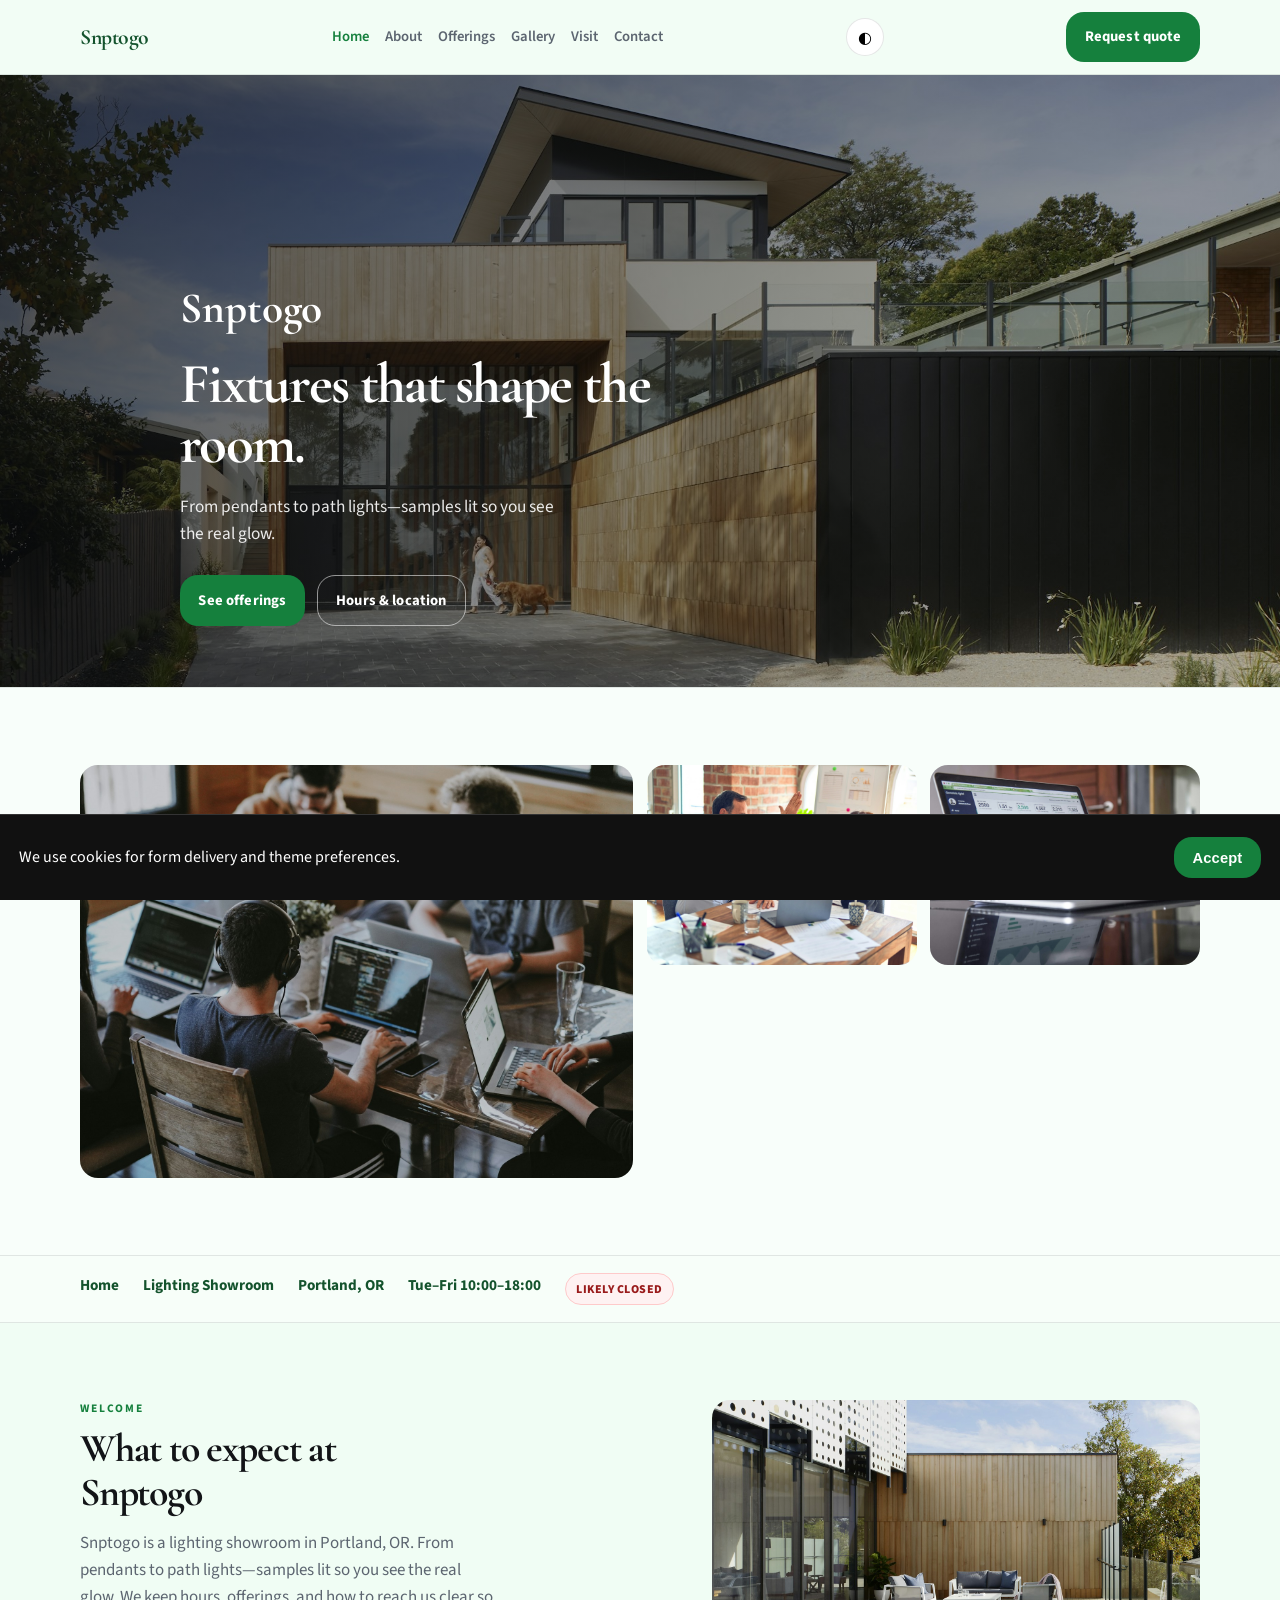
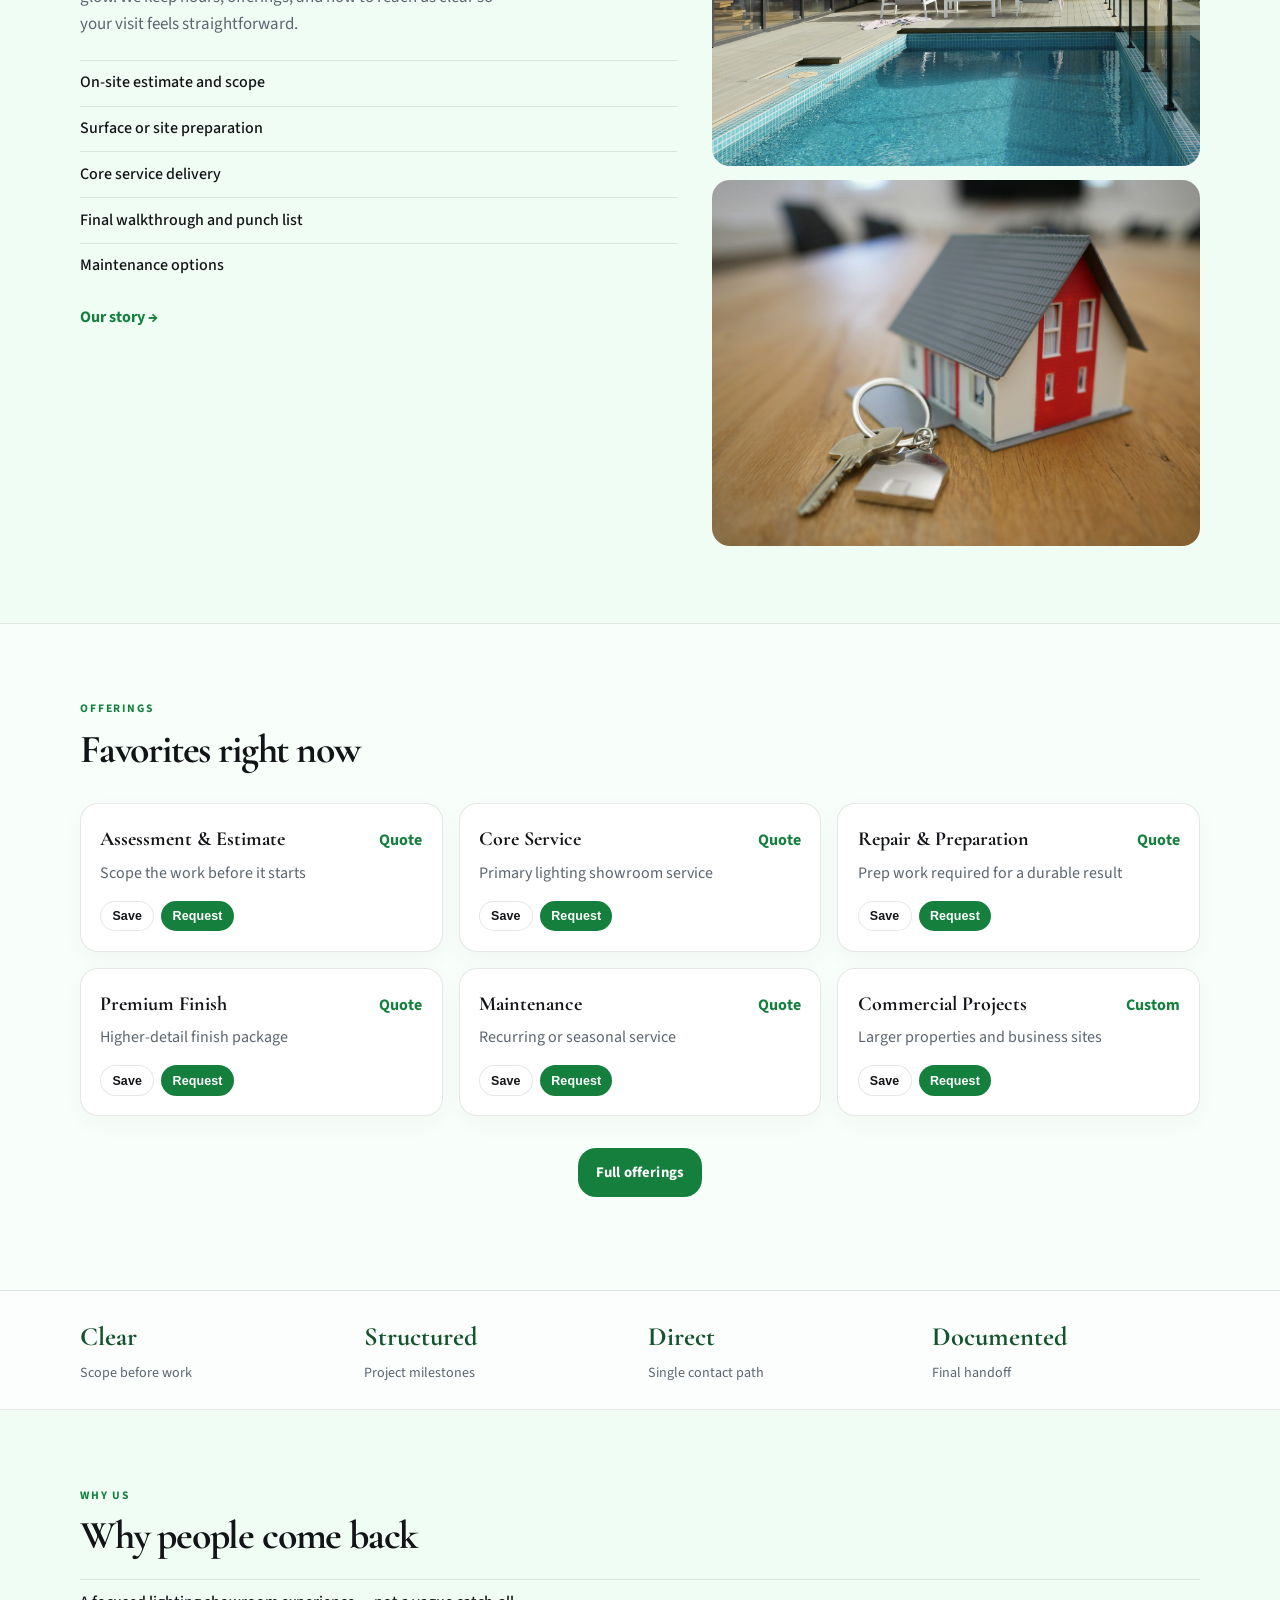
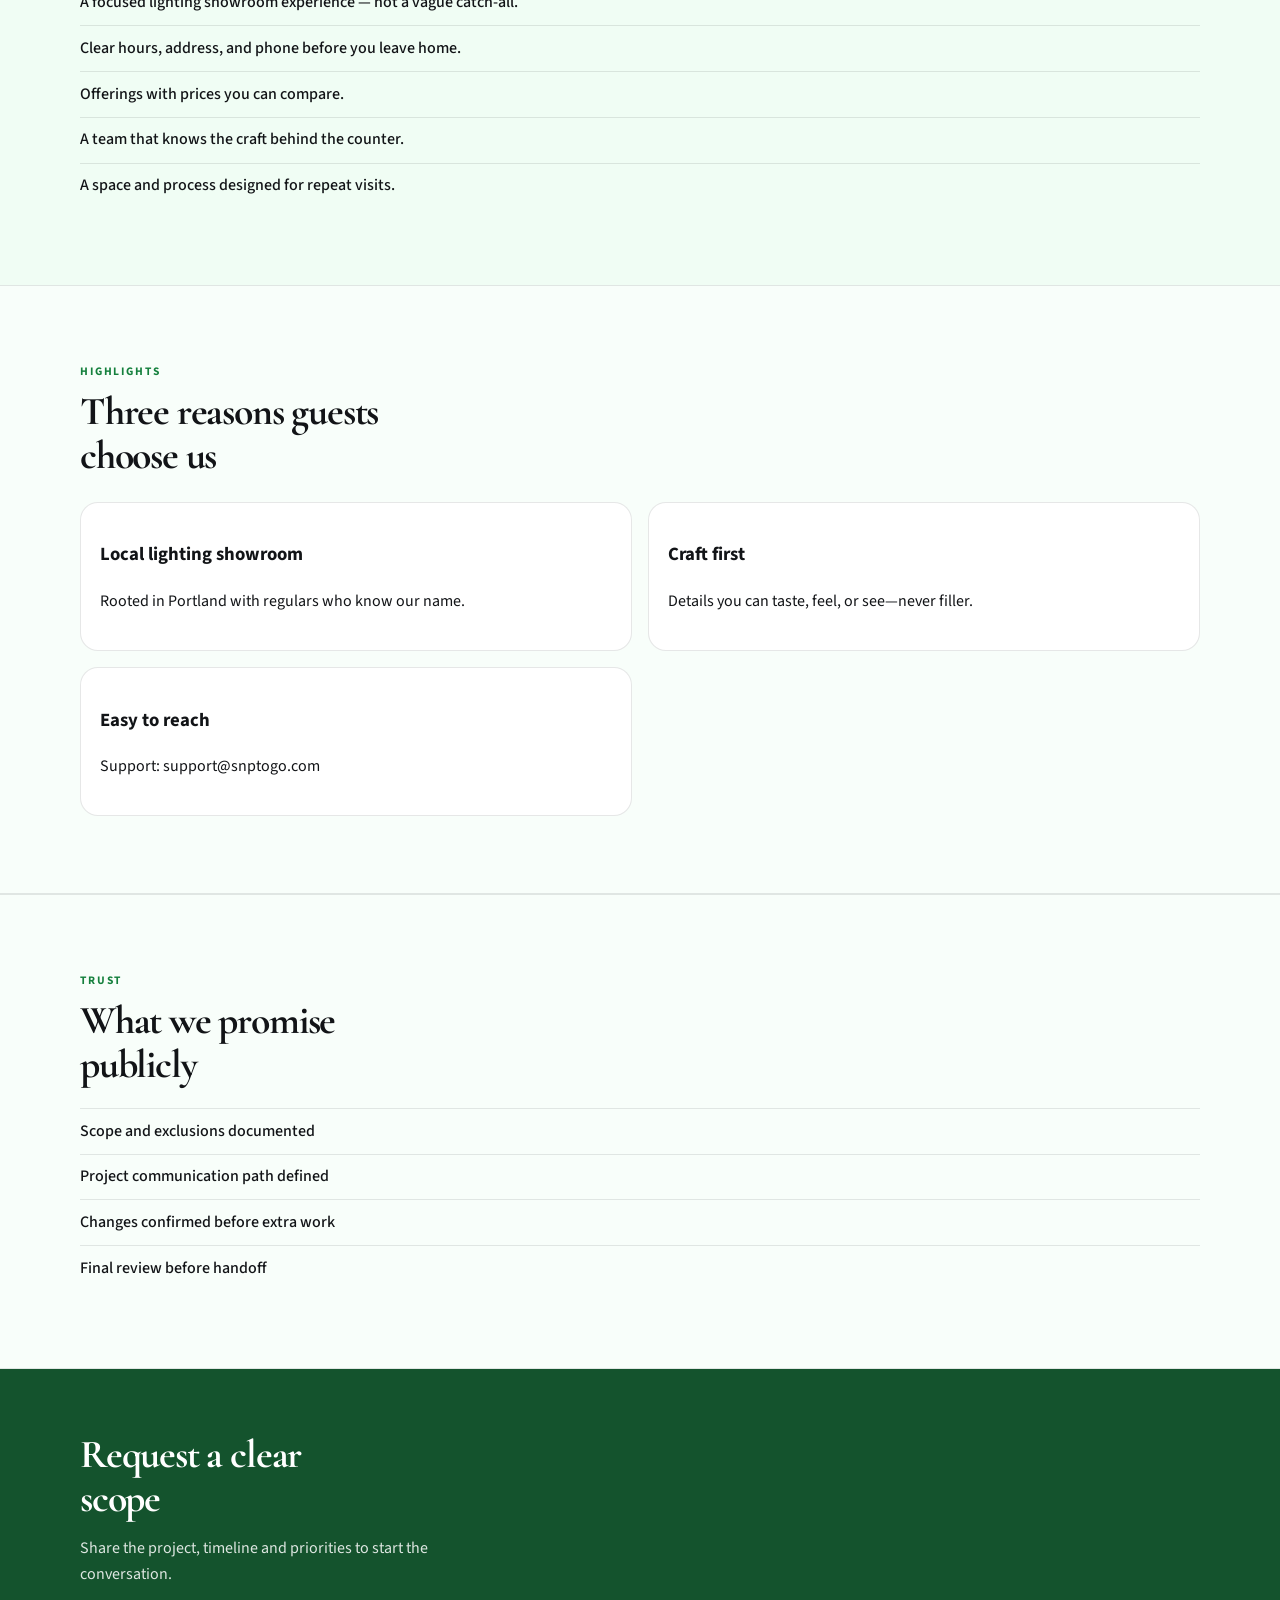
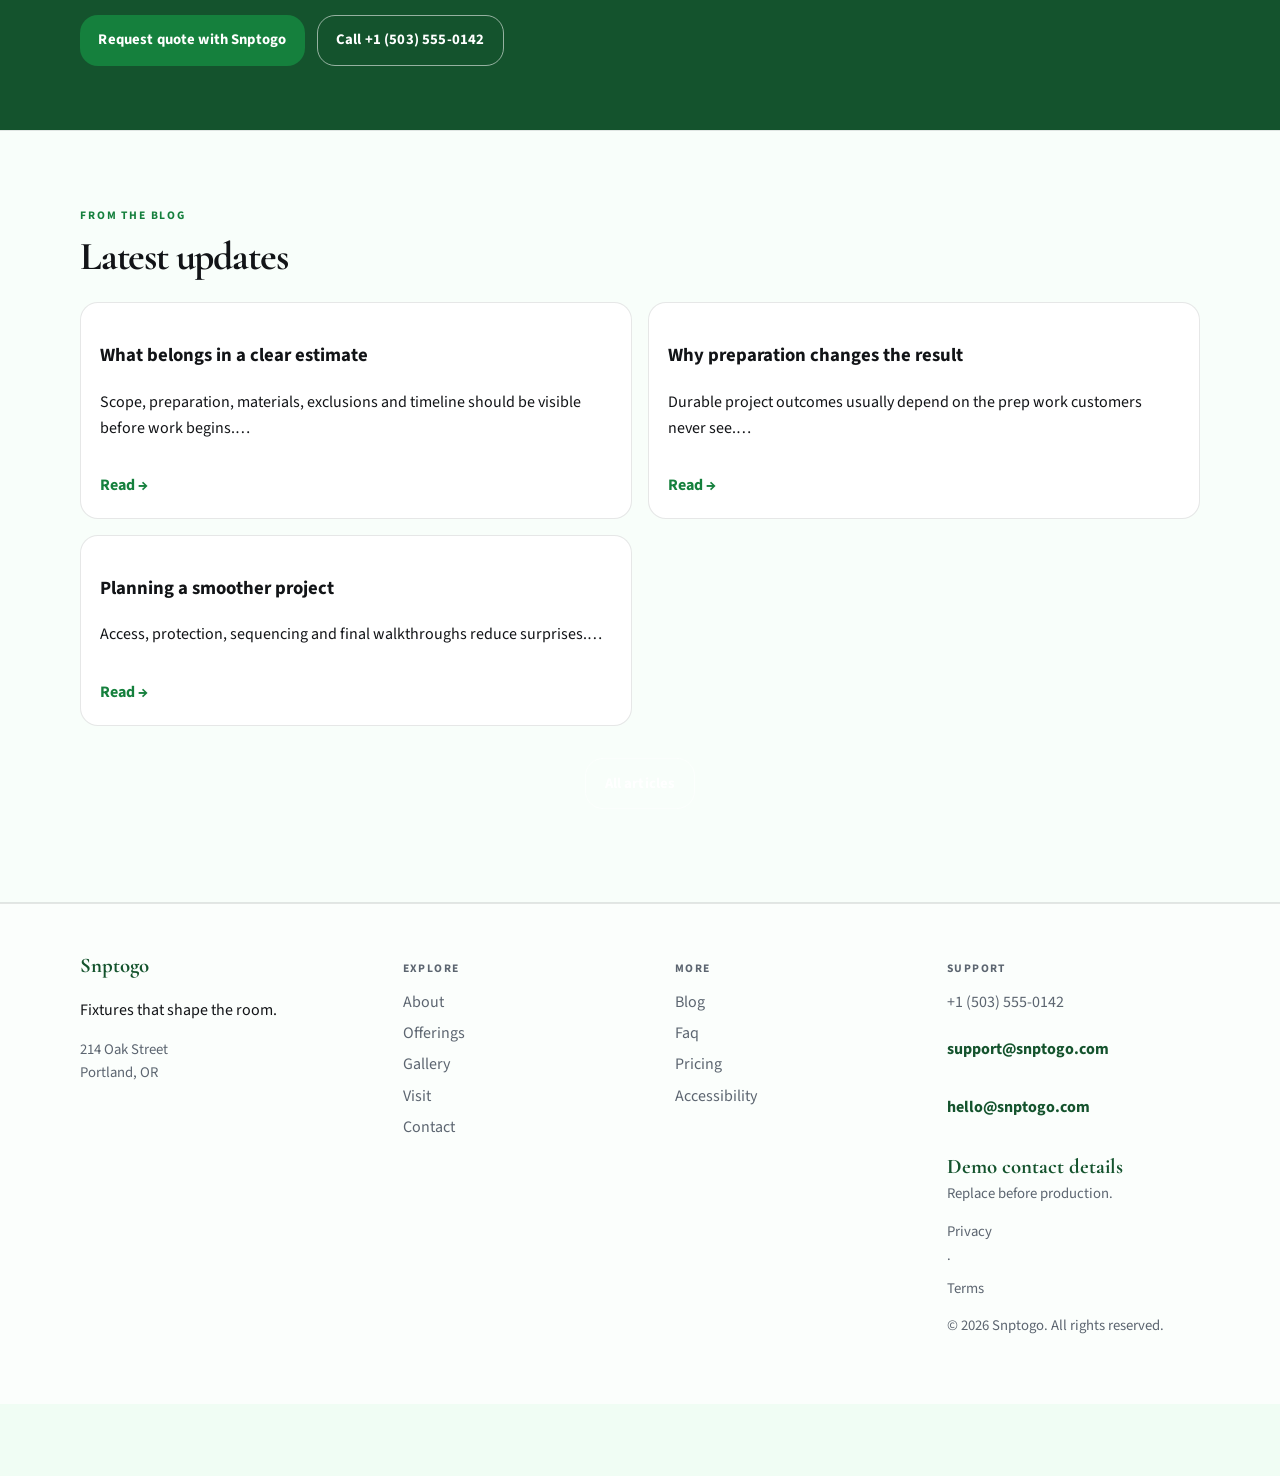
==== index.html @ 5e8ff106 "Publish company website" ====
<!DOCTYPE html>
<html lang="en">
<head>
  <meta charset="UTF-8" />
  <meta name="viewport" content="width=device-width, initial-scale=1" />
  <title>Snptogo | Lighting Showroom</title>
  <meta name="description" content="Snptogo — Fixtures that shape the room." />
  <meta property="og:title" content="Snptogo | Lighting Showroom" />
  <meta property="og:description" content="Snptogo — Fixtures that shape the room." />
  <meta property="og:type" content="website" />
  <meta name="twitter:card" content="summary_large_image" />
  <meta name="twitter:title" content="Snptogo | Lighting Showroom" />
  <meta name="twitter:description" content="Snptogo — Fixtures that shape the room." />
  <meta property="og:image" content="assets/img-1.jpg" />
  <meta name="twitter:image" content="assets/img-1.jpg" />
  <meta property="og:url" content="https://snptogo.github.io" />
  <script type="application/ld+json">{"@context": "https://schema.org", "@type": "LocalBusiness", "name": "Snptogo", "description": "Fixtures that shape the room.", "url": "https://snptogo.github.io", "image": "assets/img-1.jpg"}</script>
<script type="application/ld+json">{"@context": "https://schema.org", "@type": "FAQPage", "mainEntity": [{"@type": "Question", "name": "Where are you?", "acceptedAnswer": {"@type": "Answer", "text": "214 Oak Street, Portland, OR. See the map on Visit."}}, {"@type": "Question", "name": "How do I reach support?", "acceptedAnswer": {"@type": "Answer", "text": "Use the Contact form or email support@snptogo.com. We reply during open hours."}}, {"@type": "Question", "name": "How do I book?", "acceptedAnswer": {"@type": "Answer", "text": "Send a message on Contact, email bookings@snptogo.com, or call +1 (503) 555-0142."}}, {"@type": "Question", "name": "Are prices current?", "acceptedAnswer": {"@type": "Answer", "text": "Listed prices are current and may shift with seasons — we update this site when they do."}}, {"@type": "Question", "name": "Do you take groups?", "acceptedAnswer": {"@type": "Answer", "text": "Yes for many bookings — tell us the size and date and we'll confirm what Snptogo can host."}}, {"@type": "Question", "name": "What should I bring?", "acceptedAnswer": {"@type": "Answer", "text": "Just yourself (and any notes on allergies, sizes, or preferences). We'll handle the rest."}}, {"@type": "Question", "name": "Where can I read updates?", "acceptedAnswer": {"@type": "Answer", "text": "Blog and Journal pages publish changes before social media."}}, {"@type": "Question", "name": "How do I join the team?", "acceptedAnswer": {"@type": "Answer", "text": "Open roles are listed on Careers — we reply to every application."}}, {"@type": "Question", "name": "Is the space accessible?", "acceptedAnswer": {"@type": "Answer", "text": "See our Accessibility page for entrance, seating and restroom notes."}}, {"@type": "Question", "name": "Can I book for someone else?", "acceptedAnswer": {"@type": "Answer", "text": "Yes — include their name and preferences in the contact form."}}, {"@type": "Question", "name": "Is parking available?", "acceptedAnswer": {"@type": "Answer", "text": "See Locations for the branch closest to you in Portland."}}]}</script>
<script type="application/ld+json">{"@context": "https://schema.org", "@type": "WebSite", "name": "Snptogo", "url": "https://snptogo.github.io", "description": "Fixtures that shape the room."}</script>
  <link rel="alternate" hreflang="en" href="index.html" />
  <link rel="alternate" hreflang="x-default" href="index.html" />
  <meta name="theme-color" content="#111111" />
  <link rel="preconnect" href="https://fonts.googleapis.com" />
  <link rel="preconnect" href="https://fonts.gstatic.com" crossorigin />
  <link href="https://fonts.googleapis.com/css2?family=Cormorant+Garamond:wght@600;700&family=Source+Sans+3:wght@400;500;600;700&display=swap" rel="stylesheet" />
  <link rel="stylesheet" href="styles.css" />
  <link rel="icon" href="favicon.svg" type="image/svg+xml" />
</head>
<body>

  <header class="top">
    <div class="shell bar">
      <a class="logo" href="index.html">Snptogo</a>
      <button class="nav-toggle" type="button" aria-label="Open menu" data-nav-toggle>
        <span></span><span></span><span></span>
      </button>
      <nav data-nav><a href="index.html" class="on">Home</a><a href="about.html">About</a><a href="offerings.html">Offerings</a><a href="gallery.html">Gallery</a><a href="visit.html">Visit</a><a href="contact.html">Contact</a></nav>
      <button type="button" class="theme-toggle" data-theme-toggle aria-label="Toggle dark mode">◐</button>
      <a class="cta" href="contact.html" data-open-book>Request quote</a>
    </div>
  </header>
  <main>

    <section class="hero band-hero">
      <div class="hero-bg" style="background-image:url('assets/img-1.jpg')"></div>
      <div class="hero-shade"></div>
      <div class="shell hero-copy">
        <p class="brand">Snptogo</p>
        <h1>Fixtures that shape the room.</h1>
        <p class="lede">From pendants to path lights—samples lit so you see the real glow.</p>
        <div class="actions">
          <a class="btn solid" href="offerings.html">See offerings</a>
          <a class="btn line" href="visit.html">Hours &amp; location</a>
        </div>
      </div>
    </section><section class="block tint">
      <div class="shell mosaic bento">
        <img src="assets/img-10.jpg" alt="Guest experience" loading="lazy" />
        <img src="assets/img-11.jpg" alt="Local flavor" loading="lazy" />
        <img src="assets/img-12.jpg" alt="Craft detail" loading="lazy" />
      </div>
    </section><section class="strip"><div class="shell strip-row">
      <span>Home</span><span>Lighting Showroom</span>
      <span>Portland, OR</span><span>Tue–Fri 10:00–18:00</span>
      <span class="open-badge" data-open-badge>Checking hours…</span>
    </div></section><section class="block">
      <div class="shell split">
        <div>
          <p class="eyebrow">Welcome</p>
          <h2>What to expect at Snptogo</h2>
          <p class="lead">Snptogo is a lighting showroom in Portland, OR. From pendants to path lights—samples lit so you see the real glow. We keep hours, offerings, and how to reach us clear so your visit feels straightforward.</p>
          <ul class="checks"><li>On-site estimate and scope</li>
<li>Surface or site preparation</li>
<li>Core service delivery</li>
<li>Final walkthrough and punch list</li>
<li>Maintenance options</li></ul>
          <a class="textlink" href="about.html">Our story →</a>
        </div>
        <div class="about-photos">
          <img src="assets/img-2.jpg" alt="Snptogo" />
          <img src="assets/img-3.jpg" alt="Snptogo" />
        </div>
      </div>
    </section><section class="block tint">
      <div class="shell">
        <p class="eyebrow">Offerings</p>
        <h2>Favorites right now</h2>
        <div class="menu-grid"><article class="item" data-item="Assessment &amp; Estimate">
          <div class="item-top"><h3>Assessment &amp; Estimate</h3><span class="price">Quote</span></div>
          <p>Scope the work before it starts</p>
          <div class="item-actions">
            <button type="button" class="btn quiet mini" data-save-item data-name="Assessment &amp; Estimate">Save</button>
            <button type="button" class="btn solid mini" data-open-book data-pref="Assessment &amp; Estimate">Request</button>
          </div>
        </article>
<article class="item" data-item="Core Service">
          <div class="item-top"><h3>Core Service</h3><span class="price">Quote</span></div>
          <p>Primary lighting showroom service</p>
          <div class="item-actions">
            <button type="button" class="btn quiet mini" data-save-item data-name="Core Service">Save</button>
            <button type="button" class="btn solid mini" data-open-book data-pref="Core Service">Request</button>
          </div>
        </article>
<article class="item" data-item="Repair &amp; Preparation">
          <div class="item-top"><h3>Repair &amp; Preparation</h3><span class="price">Quote</span></div>
          <p>Prep work required for a durable result</p>
          <div class="item-actions">
            <button type="button" class="btn quiet mini" data-save-item data-name="Repair &amp; Preparation">Save</button>
            <button type="button" class="btn solid mini" data-open-book data-pref="Repair &amp; Preparation">Request</button>
          </div>
        </article>
<article class="item" data-item="Premium Finish">
          <div class="item-top"><h3>Premium Finish</h3><span class="price">Quote</span></div>
          <p>Higher-detail finish package</p>
          <div class="item-actions">
            <button type="button" class="btn quiet mini" data-save-item data-name="Premium Finish">Save</button>
            <button type="button" class="btn solid mini" data-open-book data-pref="Premium Finish">Request</button>
          </div>
        </article>
<article class="item" data-item="Maintenance">
          <div class="item-top"><h3>Maintenance</h3><span class="price">Quote</span></div>
          <p>Recurring or seasonal service</p>
          <div class="item-actions">
            <button type="button" class="btn quiet mini" data-save-item data-name="Maintenance">Save</button>
            <button type="button" class="btn solid mini" data-open-book data-pref="Maintenance">Request</button>
          </div>
        </article>
<article class="item" data-item="Commercial Projects">
          <div class="item-top"><h3>Commercial Projects</h3><span class="price">Custom</span></div>
          <p>Larger properties and business sites</p>
          <div class="item-actions">
            <button type="button" class="btn quiet mini" data-save-item data-name="Commercial Projects">Save</button>
            <button type="button" class="btn solid mini" data-open-book data-pref="Commercial Projects">Request</button>
          </div>
        </article></div>
        <p class="center-cta"><a class="btn solid" href="offerings.html">Full offerings</a></p>
      </div>
    </section><section class="stats-band"><div class="shell stats-row"><div class="stat"><b>Clear</b><span>Scope before work</span></div>
<div class="stat"><b>Structured</b><span>Project milestones</span></div>
<div class="stat"><b>Direct</b><span>Single contact path</span></div>
<div class="stat"><b>Documented</b><span>Final handoff</span></div></div></section><section class="block">
      <div class="shell">
        <p class="eyebrow">Why us</p>
        <h2>Why people come back</h2>
        <ul class="why"><li>A focused lighting showroom experience — not a vague catch-all.</li>
<li>Clear hours, address, and phone before you leave home.</li>
<li>Offerings with prices you can compare.</li>
<li>A team that knows the craft behind the counter.</li>
<li>A space and process designed for repeat visits.</li></ul>
      </div>
    </section><section class="block tint">
      <div class="shell">
        <p class="eyebrow">Highlights</p>
        <h2>Three reasons guests choose us</h2>
        <div class="value-grid"><article><h3>Local lighting showroom</h3><p>Rooted in Portland with regulars who know our name.</p></article>
<article><h3>Craft first</h3><p>Details you can taste, feel, or see—never filler.</p></article>
<article><h3>Easy to reach</h3><p>Support: support@snptogo.com</p></article></div>
      </div>
    </section><section class="block tint">
      <div class="shell">
        <p class="eyebrow">Trust</p>
        <h2>What we promise publicly</h2>
        <ul class="checks"><li>Scope and exclusions documented</li>
<li>Project communication path defined</li>
<li>Changes confirmed before extra work</li>
<li>Final review before handoff</li></ul>
      </div>
    </section><section class="cta-band">
      <div class="shell">
        <h2>Request a clear scope</h2>
        <p>Share the project, timeline and priorities to start the conversation.</p>
        <div class="actions">
          <a class="btn solid" href="contact.html">Request quote with Snptogo</a>
          <a class="btn line" href="tel:+15035550142">Call +1 (503) 555-0142</a>
        </div>
      </div>
    </section><section class="block tint">
      <div class="shell">
        <p class="eyebrow">From the blog</p>
        <h2>Latest updates</h2>
        <div class="value-grid"><article class="journal-card reveal">
          <h3>What belongs in a clear estimate</h3>
          <p>Scope, preparation, materials, exclusions and timeline should be visible before work begins.…</p>
          <a class="textlink" href="blog.html">Read →</a>
        </article><article class="journal-card reveal">
          <h3>Why preparation changes the result</h3>
          <p>Durable project outcomes usually depend on the prep work customers never see.…</p>
          <a class="textlink" href="blog.html">Read →</a>
        </article><article class="journal-card reveal">
          <h3>Planning a smoother project</h3>
          <p>Access, protection, sequencing and final walkthroughs reduce surprises.…</p>
          <a class="textlink" href="blog.html">Read →</a>
        </article></div>
        <p class="center-cta"><a class="btn line" href="blog.html">All articles</a></p>
      </div>
    </section>
  </main>

  <footer class="foot">
    <div class="shell foot-grid">
      <div>
        <strong>Snptogo</strong>
        <p>Fixtures that shape the room.</p>
        <p class="foot-meta">214 Oak Street<br/>Portland, OR</p>
      </div>
      <div>
        <p class="fh">Explore</p>
        <a href="about.html">About</a><a href="offerings.html">Offerings</a><a href="gallery.html">Gallery</a><a href="visit.html">Visit</a><a href="contact.html">Contact</a>
      </div>
      <div>
        <p class="fh">More</p>
        <a href="blog.html">Blog</a><a href="faq.html">Faq</a><a href="pricing.html">Pricing</a><a href="accessibility.html">Accessibility</a>
      </div>
      <div>
        <p class="fh">Support</p>
        <a href="tel:+15035550142">+1 (503) 555-0142</a>
        <p class="mail-plain">support@snptogo.com</p>
        <p class="mail-plain">hello@snptogo.com</p>
        
        <p class="foot-meta"><strong>Demo contact details</strong><br/>Replace before production.</p>
        <p class="foot-meta"><a href="privacy.html">Privacy</a> · <a href="terms.html">Terms</a></p>
        <p class="foot-meta">© 2026 Snptogo. All rights reserved.</p>
      </div>
    </div>
  </footer>
  <div class="cookie-bar" data-cookie-bar hidden>
    <p>We use cookies for form delivery and theme preferences.</p>
    <button type="button" class="btn solid" data-cookie-accept>Accept</button>
  </div>
  <div class="mobile-cta">
    <a href="tel:+15035550142">Call</a>
    <button type="button" data-open-book>Request quote</button>
    <a href="visit.html">Map</a>
  </div>
  <div class="toast" data-toast hidden></div>

  <div class="modal" data-book-modal hidden>
    <div class="modal-card">
      <button class="modal-close" type="button" data-close-book aria-label="Close">×</button>
      <p class="eyebrow">Quick request</p>
      <h3>Contact Snptogo</h3>
      <p class="lead">Send the essentials and we will reply by email.</p>
      <form class="contact-form compact" data-quick-book data-support="support@snptogo.com">
        <label>Name<input name="name" required placeholder="Your name" /></label>
        <label>Email<input type="email" name="email" required placeholder="you@email.com" /></label>
        <label>Timing<input name="when" required placeholder="Preferred date or timeline" /></label>
        <label>Notes<textarea name="message" rows="3" placeholder="Project, product, service or other details…"></textarea></label>
        <button class="btn solid" type="submit">Request quote</button>
      </form>
    </div>
  </div>

  <div class="lightbox" data-lightbox hidden>
    <button class="modal-close" type="button" data-lightbox-close aria-label="Close">×</button>
    <img data-lightbox-img alt="" />
    <div class="lightbox-nav">
      <button type="button" data-lightbox-prev>‹</button>
      <button type="button" data-lightbox-next>›</button>
    </div>
  </div>
  <script src="site.js"></script>
</body></html>
---- styles.css ----
:root {
  --ink:#121417; --muted:#5c6570; --paper:#f0fdf4;
  --accent:#15803d; --deep:#14532d; --line:rgba(18,20,23,.10);
  --display:"Cormorant Garamond",Georgia,"Times New Roman",serif;
  --body:"Source Sans 3","Segoe UI",sans-serif; --shell:1120px;
  --radius:18px;
}
*{box-sizing:border-box} html{scroll-behavior:smooth}
body{margin:0;font-family:var(--body);color:var(--ink);background:var(--paper);line-height:1.6;padding-bottom:72px;-webkit-font-smoothing:antialiased}
a{color:inherit;text-decoration:none} img{max-width:100%;display:block}
.shell{width:min(var(--shell),calc(100% - 2.4rem));margin-inline:auto}
.sr{position:absolute;left:-9999px}
.mail-plain{display:inline-block;font-weight:700;color:var(--deep);word-break:break-all}
.support-banner{padding:1.25rem 1.35rem;margin:0 0 1.5rem;border:1px solid var(--line);border-left:4px solid var(--accent);background:#fff;border-radius:var(--radius)}
.support-mail{margin:.35rem 0 .5rem;font-family:var(--display);font-size:clamp(1.4rem,3vw,2rem);font-weight:700;color:var(--deep)}
.form-success{margin-top:1.2rem;padding:1.4rem;border:1px solid color-mix(in srgb,var(--accent) 35%,var(--line));background:#fff;border-radius:var(--radius)}
.form-success h3{margin:0 0 .5rem;font-family:var(--display);font-size:1.6rem}
.form-success[hidden],.contact-form[hidden]{display:none !important}
.contact-form select{width:100%;padding:.85rem 1rem;border:1px solid var(--line);border-radius:8px;font:inherit;background:#fff}
.top{position:sticky;top:0;z-index:40;backdrop-filter:blur(14px);background:color-mix(in srgb,var(--paper) 90%,white);border-bottom:1px solid var(--line)}
.bar{min-height:74px;display:flex;align-items:center;justify-content:space-between;gap:1rem;position:relative}
.logo{font-family:var(--display);font-weight:700;font-size:1.35rem;color:var(--deep);letter-spacing:-.02em}
nav{display:flex;flex-wrap:wrap;gap:1rem;font-weight:600;font-size:.92rem;color:var(--muted)}
nav a.on,nav a:hover{color:var(--accent)}
.nav-toggle{display:none;flex-direction:column;gap:5px;background:transparent;border:0;padding:.4rem;cursor:pointer}
.nav-toggle span{display:block;width:22px;height:2px;background:var(--deep)}
.cta,.btn{display:inline-flex;align-items:center;justify-content:center;padding:.8rem 1.15rem;border-radius:var(--radius);font-weight:700;font-size:.92rem;border:0;cursor:pointer;letter-spacing:.01em}
.cta,.btn.solid{background:var(--accent);color:#fff}
.btn.line{border:1px solid rgba(255,255,255,.55);color:#fff;background:transparent}
.btn.quiet{border:1px solid var(--line);background:#fff;color:var(--ink)}
.hero{position:relative;min-height:85vh;display:grid;align-items:end;color:#fff;overflow:hidden}
.hero-bg{position:absolute;inset:0;background-size:cover;background-position:center center;background-repeat:no-repeat}
.hero-shade{position:absolute;inset:0;background:linear-gradient(115deg,rgba(10,12,16,.72),rgba(10,12,16,.18))}
.hero-photo img{width:100%;aspect-ratio:16/9;object-fit:cover;object-position:center;display:block;max-height:min(78vh,900px)}
.hero-copy{position:relative;z-index:2;padding:5rem 0 3.8rem;max-width:720px}
.brand{margin:0 0 .75rem;font-family:var(--display);font-size:clamp(1.85rem,3.6vw,2.7rem);font-weight:700}
.hero h1,.page-hero h1{margin:0;font-family:var(--display);letter-spacing:-.03em;font-weight:700}
.hero h1{font-size:clamp(2.15rem,5.2vw,3.55rem);max-width:15ch;line-height:1.05}
.lede{margin:1.15rem 0 0;max-width:42ch;color:rgba(255,255,255,.9);font-size:1.08rem}
.actions{display:flex;flex-wrap:wrap;gap:.75rem;margin-top:1.7rem}
.promo{display:flex;justify-content:space-between;gap:1rem;align-items:center;margin:1.35rem auto;padding:1.05rem 1.25rem;background:#fff;border:1px solid var(--line);border-radius:var(--radius);box-shadow:0 8px 28px rgba(18,20,23,.04)}
.promo p{margin:0;font-weight:600}
.promo a{font-weight:800;color:var(--accent);white-space:nowrap}
.strip{border-bottom:1px solid var(--line);background:rgba(255,255,255,.5)}
.strip-row{display:flex;flex-wrap:wrap;gap:.8rem 1.5rem;padding:1.05rem 0;font-weight:700;color:var(--deep);font-size:.95rem}
.stats-band{border-bottom:1px solid var(--line);background:rgba(255,255,255,.72)}
.stats-row{display:grid;grid-template-columns:repeat(4,1fr);gap:1rem;padding:1.55rem 0}
.stat b{display:block;font-family:var(--display);font-size:1.65rem;color:var(--deep)}
.stat span{display:block;margin-top:.25rem;color:var(--muted);font-size:.88rem}
.mosaic{display:grid;grid-template-columns:1.2fr 1fr 1fr;gap:.85rem}
.mosaic img{width:100%;aspect-ratio:4/3;object-fit:cover;object-position:center;border-radius:var(--radius);display:block}
.block{padding:4.8rem 0}.block.tint{background:rgba(255,255,255,.58);border-block:1px solid var(--line)}
.eyebrow{margin:0 0 .55rem;font-size:.72rem;font-weight:700;letter-spacing:.16em;text-transform:uppercase;color:var(--accent)}
h2{margin:0;font-family:var(--display);font-size:clamp(1.85rem,3.1vw,2.55rem);letter-spacing:-.03em;max-width:18ch;line-height:1.1}
.lead{margin:.95rem 0 0;color:var(--muted);max-width:52ch;font-size:1.06rem}
.split{display:grid;grid-template-columns:1.1fr .9fr;gap:2.2rem;align-items:start}
.amenity-grid,.contact-grid,.newsletter{display:grid;grid-template-columns:1.1fr .9fr;gap:2.2rem;align-items:start}
.checks,.why,.hours{margin:1.35rem 0 0;padding:0;list-style:none}
.checks li,.why li,.hours li{padding:.6rem 0;border-top:1px solid var(--line);font-weight:500}
.hours-card,.card{background:#fff;border:1px solid var(--line);border-radius:var(--radius);padding:1.4rem;box-shadow:0 10px 30px rgba(18,20,23,.035)}
.card-actions{display:flex;flex-wrap:wrap;gap:.6rem;margin-top:1rem}
.stack-card p{margin:0 0 1rem}
.about-photos{display:grid;gap:.85rem}
.about-photos img,.solo{width:100%;aspect-ratio:4/3;object-fit:cover;object-position:center;border-radius:var(--radius)}
.solo.wide{aspect-ratio:16/9;margin-top:1rem}
.menu-grid{margin-top:2rem;display:grid;grid-template-columns:repeat(3,1fr);gap:1rem}
.menu-list{margin-top:1.5rem;display:grid;gap:.85rem}
.menu-list .item{padding:1.1rem 1.2rem}
.item{background:#fff;border:1px solid var(--line);border-radius:var(--radius);padding:1.2rem;position:relative;box-shadow:0 8px 24px rgba(18,20,23,.03)}
.item.soft{background:color-mix(in srgb,var(--paper) 70%,white)}
.item-top{display:flex;justify-content:space-between;gap:.5rem;align-items:baseline}
.item h3{margin:0 0 .35rem;font-family:var(--display);font-size:1.25rem}
.item p{margin:0;color:var(--muted)}
.item .tag{margin-top:.7rem;font-size:.72rem;font-weight:800;letter-spacing:.1em;text-transform:uppercase;color:var(--accent)}
.price{font-weight:700;color:var(--accent);white-space:nowrap}
.process{list-style:none;margin:2rem 0 0;padding:0;display:grid;gap:1rem}
.process li{display:grid;grid-template-columns:64px 1fr;gap:1rem;padding:1rem 0;border-top:1px solid var(--line)}
.process span{font-family:var(--display);font-size:1.5rem;color:var(--accent)}
.quotes{display:grid;grid-template-columns:repeat(3,1fr);gap:1rem;margin-top:1.5rem}
blockquote{margin:0;padding:1.3rem;background:#fff;border:1px solid var(--line);border-radius:var(--radius)}
blockquote p{margin:0;font-family:var(--display);font-size:1.25rem;line-height:1.25}
blockquote footer{margin-top:.85rem;color:var(--muted);font-size:.9rem}
.value-grid,.team-grid{display:grid;grid-template-columns:repeat(2,1fr);gap:1rem;margin-top:1.5rem}
.two-col{display:grid;grid-template-columns:1fr 1fr;gap:2rem;align-items:start}
.value-grid article,.person,.team-card{background:#fff;border:1px solid var(--line);border-radius:var(--radius);padding:1.2rem;overflow:hidden}
.team-card img{width:100%;aspect-ratio:1;object-fit:cover;object-position:center top;border-radius:calc(var(--radius) - 4px);margin:0 0 .85rem;display:block}
.team-card h3{margin:0 0 .25rem;font-family:var(--display);font-size:1.2rem}
.team-card .eyebrow{margin:0 0 .5rem}
.team-card p:last-child{margin:0;color:var(--muted);line-height:1.55}
.person .role{color:var(--accent);font-weight:700;margin:.2rem 0 .5rem}
img{max-width:100%;height:auto;display:block}
picture,figure{margin:0}
.faq details{border-top:1px solid var(--line);padding:1rem 0}
.faq summary{cursor:pointer;font-weight:700}
.faq p{margin:.6rem 0 0;color:var(--muted)}
.page-hero{padding:3.8rem 0 1.1rem}
.page-hero h1{font-size:clamp(2.1rem,4vw,3.1rem);max-width:16ch}
.page .lead{color:var(--muted)}
.gallery-rich{display:grid;grid-template-columns:repeat(2,1fr);gap:1rem}
.gallery-rich figure{margin:0}
.gallery-rich img{width:100%;aspect-ratio:4/3;object-fit:cover;object-position:center;border-radius:var(--radius)}
.gallery-rich figcaption{margin-top:.45rem;color:var(--muted);font-size:.88rem}
.visit-grid{display:grid;grid-template-columns:.85fr 1.15fr;gap:1.6rem}
.map-wrap{margin-top:1rem;border-radius:var(--radius);overflow:hidden;border:1px solid var(--line);background:#fff}
.map-wrap iframe{width:100%;height:320px;border:0;display:block}
.map-note{margin:.55rem 1rem 1rem;font-size:.9rem}
.map-note a{color:var(--accent);font-weight:700}
.contact-form,.news-form{display:grid;gap:.9rem;margin-top:1rem}
.contact-form label{display:grid;gap:.35rem;font-weight:700;font-size:.9rem}
.contact-form input,.contact-form textarea,.news-form input{width:100%;padding:.9rem 1rem;border:1px solid var(--line);border-radius:8px;font:inherit;background:#fff}
.contact-form input:focus,.contact-form textarea:focus,.contact-form select:focus,.news-form input:focus{outline:2px solid color-mix(in srgb,var(--accent) 45%,white);border-color:var(--accent)}
.news-form{grid-template-columns:1fr auto;align-items:center}
.form-note{margin:0;color:var(--muted);font-size:.88rem}
.cta-band{padding:4rem 0;background:var(--deep);color:#fff}
.cta-band h2{color:#fff;max-width:16ch}
.cta-band p{color:rgba(255,255,255,.86);max-width:46ch}
.center-cta{text-align:center;margin-top:2rem}
.textlink{display:inline-block;margin-top:1rem;font-weight:700;color:var(--accent)}
.foot{border-top:1px solid var(--line);padding:2.8rem 0 3.2rem;background:rgba(255,255,255,.72)}
.foot-grid{display:grid;grid-template-columns:1.2fr 1fr 1fr 1fr;gap:1.2rem}
.fh{font-size:.72rem;font-weight:700;letter-spacing:.12em;text-transform:uppercase;color:var(--muted)}
.foot a{display:block;margin:.35rem 0;color:var(--muted)}
.foot a:hover{color:var(--accent)}
.foot strong{font-family:var(--display);font-size:1.3rem;color:var(--deep)}
.foot-meta{color:var(--muted);font-size:.92rem;line-height:1.55}
.mobile-cta{display:none;position:fixed;left:0;right:0;bottom:0;z-index:50;background:#fff;border-top:1px solid var(--line);grid-template-columns:1fr 1fr 1fr}
.mobile-cta a,.mobile-cta button{text-align:center;padding:.95rem .4rem;font-weight:800;font-size:.85rem;color:var(--deep);background:transparent;border:0;font-family:inherit;cursor:pointer}
.mobile-cta a:nth-child(2),.mobile-cta button:nth-child(2){background:var(--accent);color:#fff}
.toast{position:fixed;left:50%;bottom:5.5rem;transform:translateX(-50%);background:var(--deep);color:#fff;padding:.9rem 1.2rem;border-radius:999px;font-weight:700;z-index:80;box-shadow:0 12px 32px rgba(0,0,0,.22)}
.btn.mini{padding:.45rem .7rem;font-size:.78rem}
.item-actions{display:flex;flex-wrap:wrap;gap:.45rem;margin-top:.9rem}
.offer-tools{margin-bottom:1rem}
.offer-tools input{width:min(420px,100%);padding:.85rem 1rem;border:1px solid var(--line);border-radius:8px;font:inherit;background:#fff}
.saved-tray{margin:1rem 0;padding:1rem;border:1px dashed var(--line);background:#fff;border-radius:var(--radius)}
.saved-tray ul{margin:.5rem 0 1rem;padding-left:1.1rem}
.open-badge{display:inline-flex;align-items:center;gap:.35rem;padding:.35rem .65rem;border-radius:999px;font-size:.75rem;font-weight:800;letter-spacing:.04em;text-transform:uppercase;background:#ecfdf5;color:#166534;border:1px solid #86efac}
.open-badge.closed{background:#fef2f2;color:#991b1b;border-color:#fecaca}
.open-badge.unknown{background:#f8fafc;color:#475569;border-color:#cbd5e1}
.text-cta{border:0;background:transparent;color:var(--accent);font-weight:800;cursor:pointer;font:inherit;padding:0}
.copy-btn{margin-left:.45rem;border:1px solid var(--line);background:#fff;border-radius:6px;padding:.2rem .45rem;font-size:.72rem;font-weight:700;cursor:pointer}
.gal-btn{display:block;width:100%;padding:0;border:0;background:transparent;cursor:zoom-in}
.gal-btn img{width:100%;aspect-ratio:4/3;object-fit:cover;object-position:center;border-radius:var(--radius)}
.modal,.lightbox{position:fixed;inset:0;z-index:90;background:rgba(10,12,16,.72);display:grid;place-items:center;padding:1rem}
.modal[hidden],.lightbox[hidden]{display:none !important}
.modal-card{width:min(480px,100%);background:var(--paper);border-radius:14px;padding:1.4rem 1.4rem 1.2rem;position:relative;border:1px solid var(--line);box-shadow:0 24px 60px rgba(0,0,0,.28)}
.modal-card h3{margin:.2rem 0 .4rem;font-family:var(--display);font-size:1.7rem}
.modal-close{position:absolute;top:.55rem;right:.7rem;border:0;background:transparent;font-size:1.6rem;cursor:pointer;line-height:1;color:var(--muted)}
.contact-form.compact{margin-top:.8rem}
.lightbox img{max-width:min(960px,92vw);max-height:82vh;object-fit:contain;border-radius:10px;background:#000}
.lightbox-nav{position:absolute;bottom:1.2rem;display:flex;gap:.6rem}
.lightbox-nav button{border:0;background:#fff;color:#111;width:44px;height:44px;border-radius:50%;font-size:1.4rem;cursor:pointer}
.item.is-saved{outline:2px solid color-mix(in srgb,var(--accent) 55%,white)}
.item.is-hidden{display:none}
@media(max-width:900px){
  .nav-toggle{display:flex}
  nav{display:none;position:absolute;top:74px;left:0;right:0;background:var(--paper);border-bottom:1px solid var(--line);padding:1rem;flex-direction:column;gap:.9rem}
  nav.open{display:flex}
  .cta{display:none}
  .split,.menu-grid,.quotes,.value-grid,.team-grid,.gallery-rich,.visit-grid,.foot-grid,.amenity-grid,.contact-grid,.newsletter,.news-form,.stats-row,.mosaic,.two-col{grid-template-columns:1fr}
  .mobile-cta{display:grid}
  .promo{flex-direction:column;align-items:flex-start}
}

.promo{background:#dcfce7;border-color:#86efac}
.item.soft{background:#ecfdf5}


.hero.band-hero{min-height:68vh}
.hero.band-hero .hero-copy{max-width:920px}
.hero.band-hero h1{max-width:20ch}
.mosaic.bento{grid-template-columns:repeat(4,1fr);grid-template-rows:repeat(2,200px)}
.mosaic.bento img{height:100%}
.mosaic.bento img:nth-child(1){grid-column:span 2;grid-row:span 2}
.gallery-bento{display:grid;grid-template-columns:repeat(12,1fr);gap:.75rem}
.gallery-bento figure{margin:0}
.gallery-bento img{width:100%;height:220px;object-fit:cover;border-radius:var(--radius)}
.gallery-bento figure:nth-child(1){grid-column:span 7}
.gallery-bento figure:nth-child(2){grid-column:span 5}
.gallery-bento figure:nth-child(3){grid-column:span 4}
.gallery-bento figure:nth-child(4){grid-column:span 4}
.gallery-bento figure:nth-child(5){grid-column:span 4}
.gallery-bento figure:nth-child(6){grid-column:span 6}
.gallery-bento figure:nth-child(7){grid-column:span 6}

.prose-block .lead.wide{max-width:62ch}
.journal-card,.journal-entry{background:#fff;border:1px solid var(--line);border-radius:var(--radius);padding:1.2rem}
.journal-stack{display:grid;gap:1rem}
.compare-table{width:100%;border-collapse:collapse;margin-top:1rem}
.compare-table th,.compare-table td{border-top:1px solid var(--line);padding:.75rem;text-align:left}
.compare-table th{font-size:.72rem;letter-spacing:.12em;text-transform:uppercase;color:var(--muted)}
.gallery-hero{min-height:46vh;display:grid;align-items:end;color:#fff;background-size:cover;background-position:center;position:relative}
.gallery-hero::before{content:"";position:absolute;inset:0;background:linear-gradient(180deg,rgba(0,0,0,.15),rgba(0,0,0,.65))}
.gallery-hero .shell{position:relative;z-index:1;padding:3rem 0}
.page-hero.wide-hero h1{max-width:24ch}
.mosaic.teaser{grid-template-columns:repeat(3,1fr);max-height:420px;overflow:hidden}
.reveal{opacity:0;transform:translateY(14px);transition:opacity .5s ease,transform .5s ease}
.reveal.is-visible{opacity:1;transform:none}
.theme-toggle{border:1px solid var(--line);background:#fff;border-radius:999px;width:38px;height:38px;cursor:pointer;font-size:1rem}
body.theme-dark{--paper:#0e1114;--ink:#eef2f6;--muted:#9aa8b6;--line:rgba(255,255,255,.12)}
body.theme-dark .block.tint{background:rgba(255,255,255,.04)}
.cookie-bar{position:fixed;bottom:0;left:0;right:0;z-index:60;display:flex;align-items:center;justify-content:space-between;gap:1rem;padding:.85rem 1.2rem;background:#111;color:#fff;border-top:1px solid #333}
.cookie-bar[hidden]{display:none !important}
.insta-grid{display:grid;grid-template-columns:repeat(3,1fr);gap:.65rem}
.insta-cell{position:relative;overflow:hidden;border-radius:var(--radius)}
.insta-cell img{aspect-ratio:1;object-fit:cover;object-position:center;width:100%;display:block}
.insta-cell figcaption{position:absolute;inset:auto 0 0 0;padding:.5rem;font-size:.72rem;background:linear-gradient(transparent,rgba(0,0,0,.75));color:#fff}
.video-wrap{position:relative;padding-top:56.25%;border-radius:var(--radius);overflow:hidden}
.video-wrap iframe{position:absolute;inset:0;width:100%;height:100%;border:0}
.ba-slider{position:relative}
.ba-panels{display:grid;grid-template-columns:1fr 1fr;gap:1rem}
.ba-after{clip-path:inset(0 50% 0 0)}
.faq-page details{border:1px solid var(--line);border-radius:var(--radius);padding:.85rem 1rem;margin-bottom:.65rem;background:#fff}
.faq-page summary{cursor:pointer;font-weight:700}
.chat-slot{border:1px dashed var(--line);padding:1rem;border-radius:var(--radius);margin:1rem 0}
.theme-toggle{flex-shrink:0}
.bar{flex-wrap:wrap}
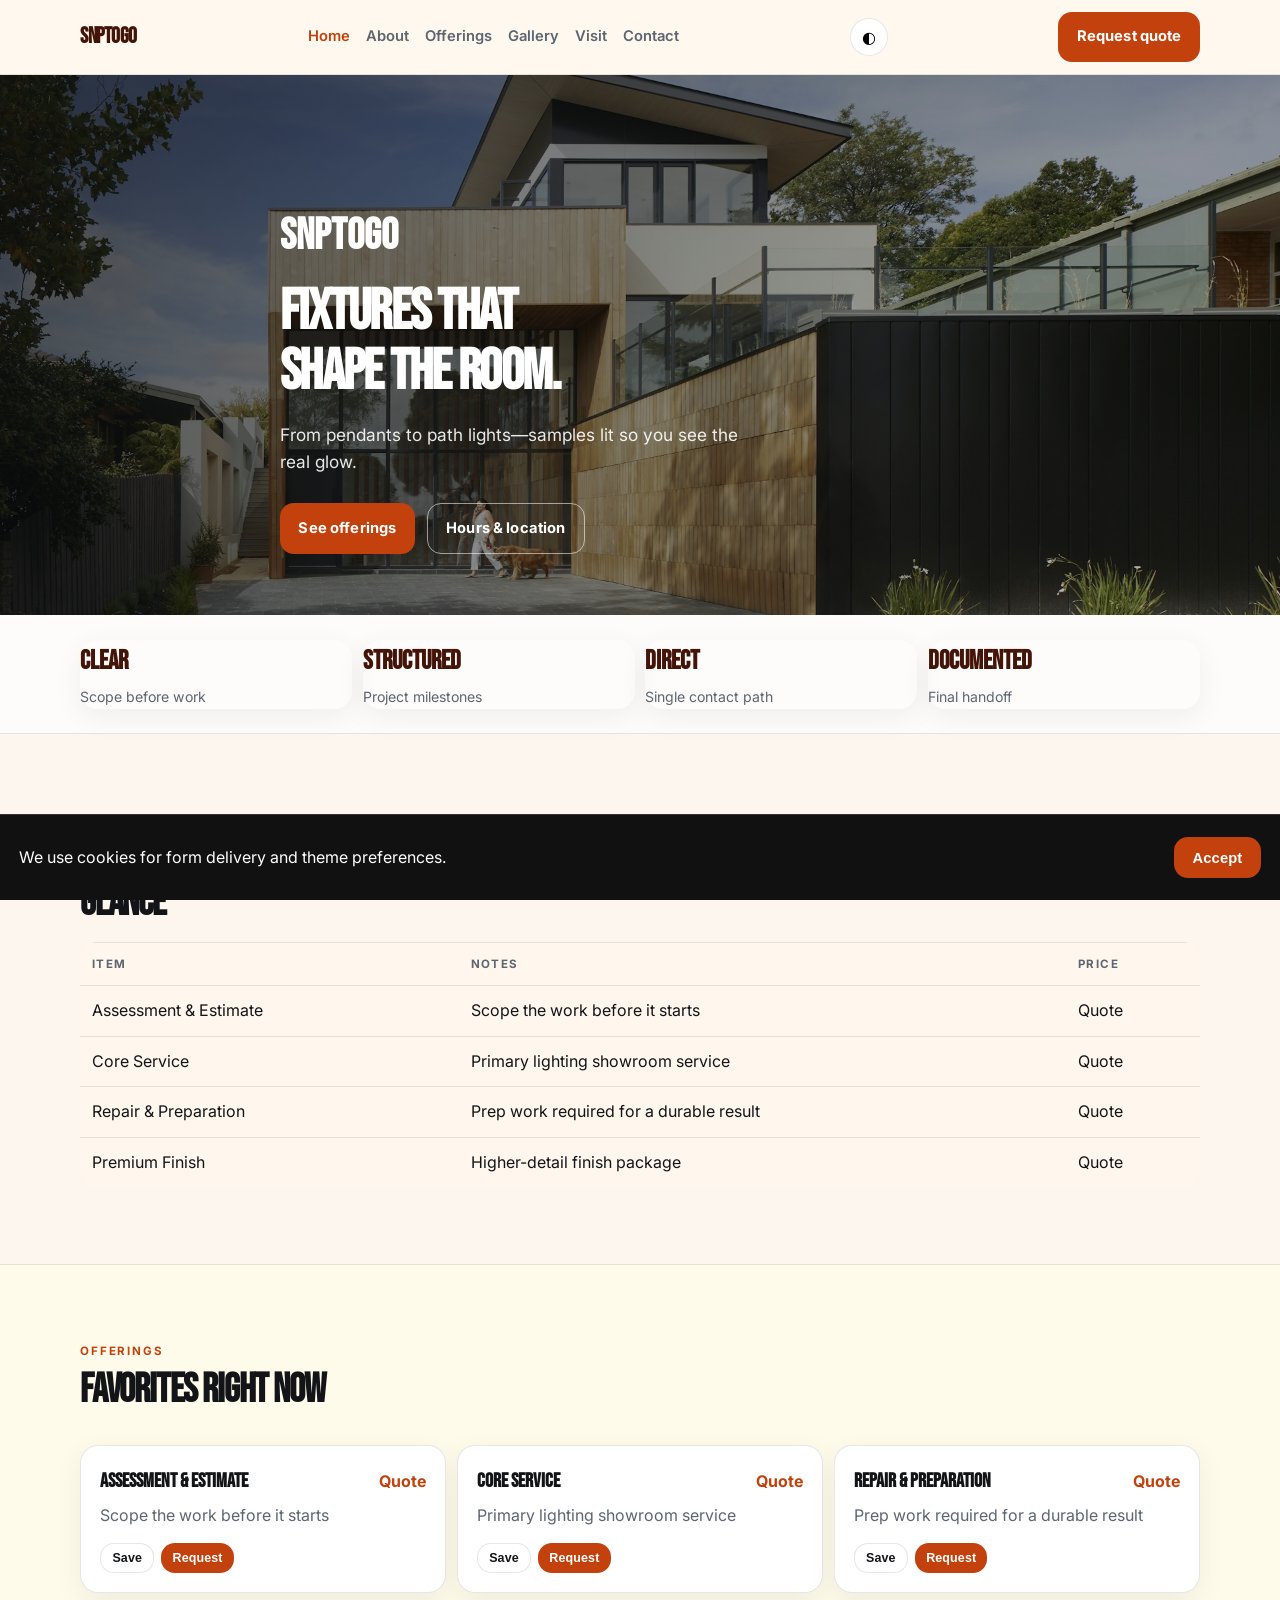
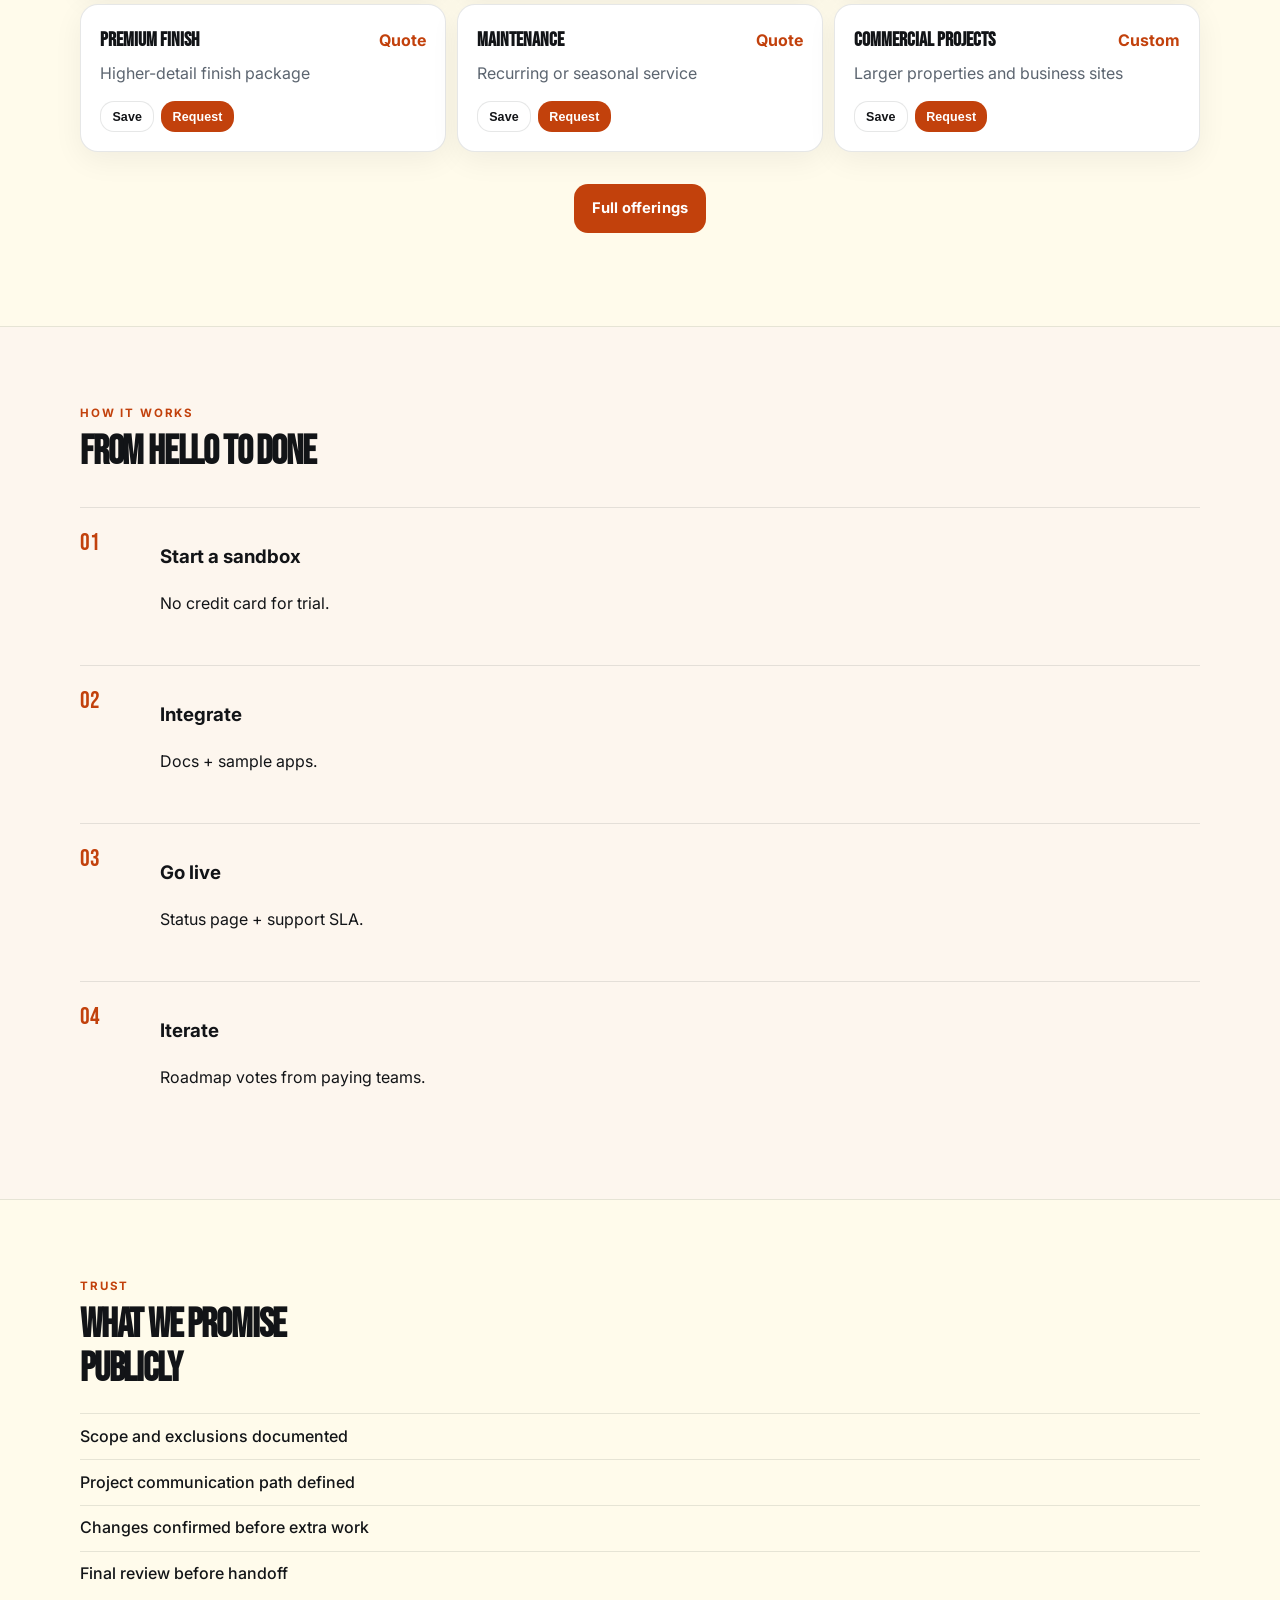
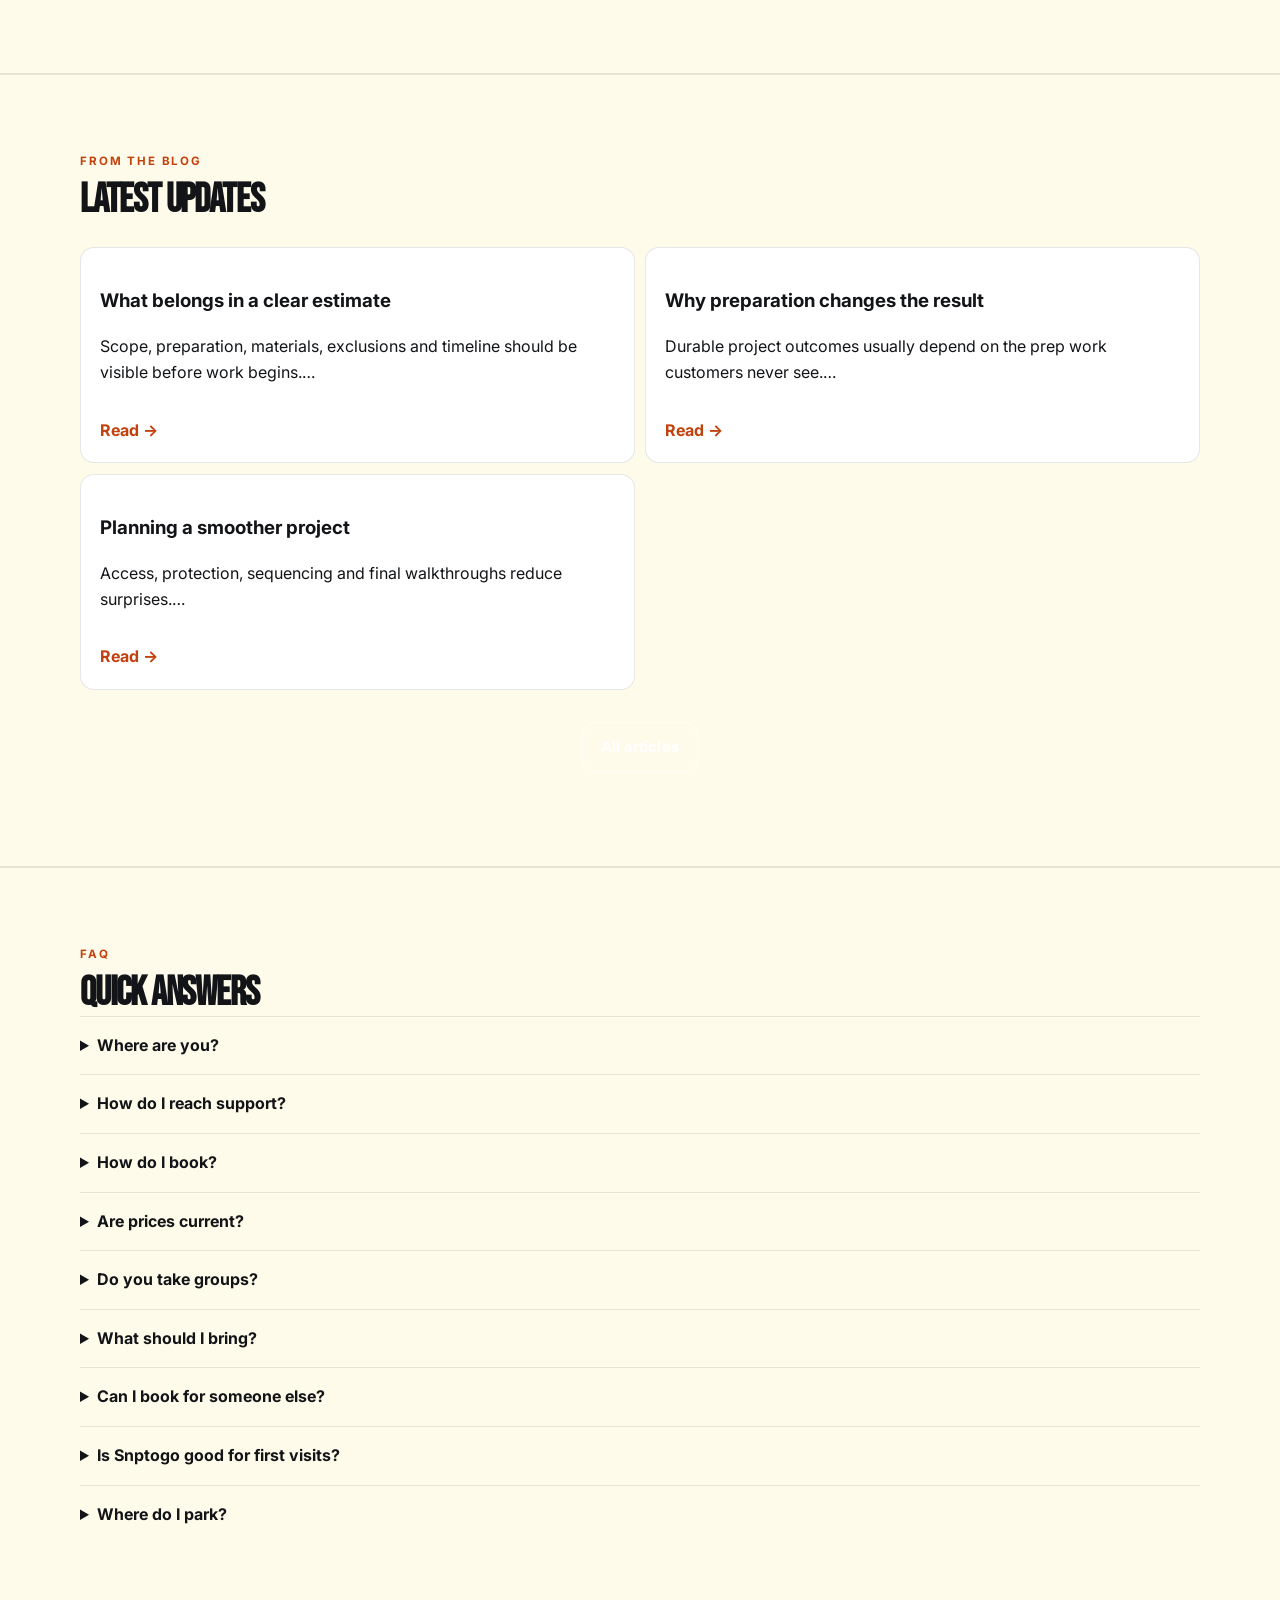
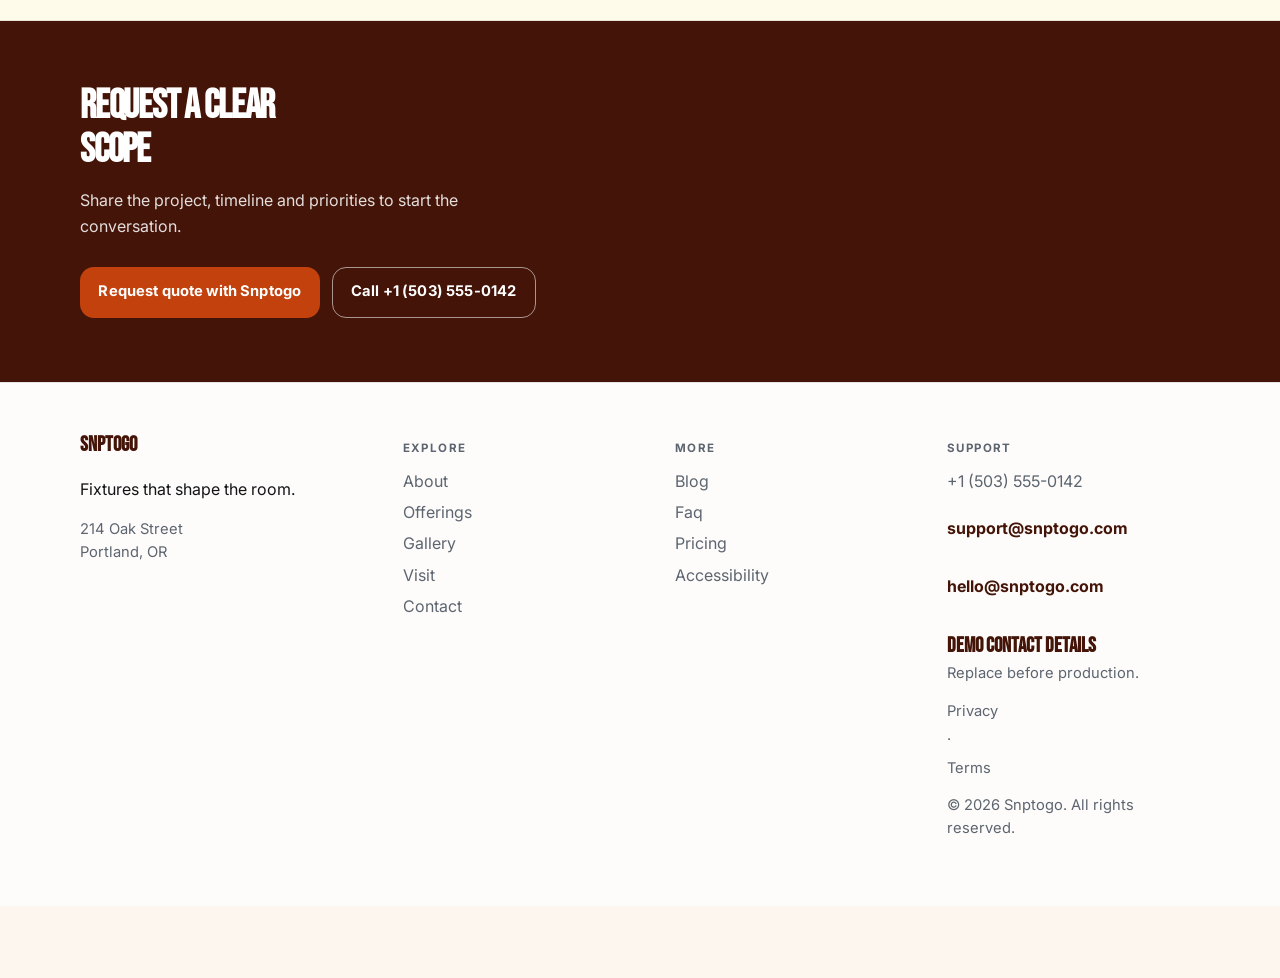
==== commit 551e0512: "Improve website (warm)" ====
--- a/index.html
+++ b/index.html
@@ -15,14 +15,14 @@
   <meta name="twitter:image" content="assets/img-1.jpg" />
   <meta property="og:url" content="https://snptogo.github.io" />
   <script type="application/ld+json">{"@context": "https://schema.org", "@type": "LocalBusiness", "name": "Snptogo", "description": "Fixtures that shape the room.", "url": "https://snptogo.github.io", "image": "assets/img-1.jpg"}</script>
-<script type="application/ld+json">{"@context": "https://schema.org", "@type": "FAQPage", "mainEntity": [{"@type": "Question", "name": "Where are you?", "acceptedAnswer": {"@type": "Answer", "text": "214 Oak Street, Portland, OR. See the map on Visit."}}, {"@type": "Question", "name": "How do I reach support?", "acceptedAnswer": {"@type": "Answer", "text": "Use the Contact form or email support@snptogo.com. We reply during open hours."}}, {"@type": "Question", "name": "How do I book?", "acceptedAnswer": {"@type": "Answer", "text": "Send a message on Contact, email bookings@snptogo.com, or call +1 (503) 555-0142."}}, {"@type": "Question", "name": "Are prices current?", "acceptedAnswer": {"@type": "Answer", "text": "Listed prices are current and may shift with seasons — we update this site when they do."}}, {"@type": "Question", "name": "Do you take groups?", "acceptedAnswer": {"@type": "Answer", "text": "Yes for many bookings — tell us the size and date and we'll confirm what Snptogo can host."}}, {"@type": "Question", "name": "What should I bring?", "acceptedAnswer": {"@type": "Answer", "text": "Just yourself (and any notes on allergies, sizes, or preferences). We'll handle the rest."}}, {"@type": "Question", "name": "Where can I read updates?", "acceptedAnswer": {"@type": "Answer", "text": "Blog and Journal pages publish changes before social media."}}, {"@type": "Question", "name": "How do I join the team?", "acceptedAnswer": {"@type": "Answer", "text": "Open roles are listed on Careers — we reply to every application."}}, {"@type": "Question", "name": "Is the space accessible?", "acceptedAnswer": {"@type": "Answer", "text": "See our Accessibility page for entrance, seating and restroom notes."}}, {"@type": "Question", "name": "Can I book for someone else?", "acceptedAnswer": {"@type": "Answer", "text": "Yes — include their name and preferences in the contact form."}}, {"@type": "Question", "name": "Is parking available?", "acceptedAnswer": {"@type": "Answer", "text": "See Locations for the branch closest to you in Portland."}}]}</script>
+<script type="application/ld+json">{"@context": "https://schema.org", "@type": "FAQPage", "mainEntity": [{"@type": "Question", "name": "Where are you?", "acceptedAnswer": {"@type": "Answer", "text": "214 Oak Street, Portland, OR. See the map on Visit."}}, {"@type": "Question", "name": "How do I reach support?", "acceptedAnswer": {"@type": "Answer", "text": "Use the Contact form or email support@snptogo.com. We reply during open hours."}}, {"@type": "Question", "name": "How do I book?", "acceptedAnswer": {"@type": "Answer", "text": "Send a message on Contact, email bookings@snptogo.com, or call +1 (503) 555-0142."}}, {"@type": "Question", "name": "Are prices current?", "acceptedAnswer": {"@type": "Answer", "text": "Listed prices are current and may shift with seasons — we update this site when they do."}}, {"@type": "Question", "name": "Do you take groups?", "acceptedAnswer": {"@type": "Answer", "text": "Yes for many bookings — tell us the size and date and we'll confirm what Snptogo can host."}}, {"@type": "Question", "name": "What should I bring?", "acceptedAnswer": {"@type": "Answer", "text": "Just yourself (and any notes on allergies, sizes, or preferences). We'll handle the rest."}}, {"@type": "Question", "name": "Is parking available?", "acceptedAnswer": {"@type": "Answer", "text": "See Locations for the branch closest to you in Portland."}}, {"@type": "Question", "name": "Where can I read updates?", "acceptedAnswer": {"@type": "Answer", "text": "Blog and Journal pages publish changes before social media."}}, {"@type": "Question", "name": "How do I join the team?", "acceptedAnswer": {"@type": "Answer", "text": "Open roles are listed on Careers — we reply to every application."}}, {"@type": "Question", "name": "Is the space accessible?", "acceptedAnswer": {"@type": "Answer", "text": "See our Accessibility page for entrance, seating and restroom notes."}}, {"@type": "Question", "name": "Can I book for someone else?", "acceptedAnswer": {"@type": "Answer", "text": "Yes — include their name and preferences in the contact form."}}]}</script>
 <script type="application/ld+json">{"@context": "https://schema.org", "@type": "WebSite", "name": "Snptogo", "url": "https://snptogo.github.io", "description": "Fixtures that shape the room."}</script>
   <link rel="alternate" hreflang="en" href="index.html" />
   <link rel="alternate" hreflang="x-default" href="index.html" />
   <meta name="theme-color" content="#111111" />
   <link rel="preconnect" href="https://fonts.googleapis.com" />
   <link rel="preconnect" href="https://fonts.gstatic.com" crossorigin />
-  <link href="https://fonts.googleapis.com/css2?family=Cormorant+Garamond:wght@600;700&family=Source+Sans+3:wght@400;500;600;700&display=swap" rel="stylesheet" />
+  <link href="https://fonts.googleapis.com/css2?family=Bebas+Neue&family=Inter:wght@400;500;600;700&display=swap" rel="stylesheet" />
   <link rel="stylesheet" href="styles.css" />
   <link rel="icon" href="favicon.svg" type="image/svg+xml" />
 </head>
@@ -41,7 +41,7 @@
   </header>
   <main>
 
-    <section class="hero band-hero">
+    <section class="hero minimal-hero">
       <div class="hero-bg" style="background-image:url('assets/img-1.jpg')"></div>
       <div class="hero-shade"></div>
       <div class="shell hero-copy">
@@ -53,33 +53,15 @@
           <a class="btn line" href="visit.html">Hours &amp; location</a>
         </div>
       </div>
-    </section><section class="block tint">
-      <div class="shell mosaic bento">
-        <img src="assets/img-10.jpg" alt="Guest experience" loading="lazy" />
-        <img src="assets/img-11.jpg" alt="Local flavor" loading="lazy" />
-        <img src="assets/img-12.jpg" alt="Craft detail" loading="lazy" />
-      </div>
-    </section><section class="strip"><div class="shell strip-row">
-      <span>Home</span><span>Lighting Showroom</span>
-      <span>Portland, OR</span><span>Tue–Fri 10:00–18:00</span>
-      <span class="open-badge" data-open-badge>Checking hours…</span>
-    </div></section><section class="block">
-      <div class="shell split">
-        <div>
-          <p class="eyebrow">Welcome</p>
-          <h2>What to expect at Snptogo</h2>
-          <p class="lead">Snptogo is a lighting showroom in Portland, OR. From pendants to path lights—samples lit so you see the real glow. We keep hours, offerings, and how to reach us clear so your visit feels straightforward.</p>
-          <ul class="checks"><li>On-site estimate and scope</li>
-<li>Surface or site preparation</li>
-<li>Core service delivery</li>
-<li>Final walkthrough and punch list</li>
-<li>Maintenance options</li></ul>
-          <a class="textlink" href="about.html">Our story →</a>
-        </div>
-        <div class="about-photos">
-          <img src="assets/img-2.jpg" alt="Snptogo" />
-          <img src="assets/img-3.jpg" alt="Snptogo" />
-        </div>
+    </section><section class="stats-band"><div class="shell stats-row"><div class="stat"><b>Clear</b><span>Scope before work</span></div>
+<div class="stat"><b>Structured</b><span>Project milestones</span></div>
+<div class="stat"><b>Direct</b><span>Single contact path</span></div>
+<div class="stat"><b>Documented</b><span>Final handoff</span></div></div></section><section class="block">
+      <div class="shell">
+        <p class="eyebrow">Compare</p>
+        <h2>Popular packages at a glance</h2>
+        <table class="compare-table"><thead><tr><th>Item</th><th>Notes</th><th>Price</th></tr></thead>
+        <tbody><tr><td>Assessment &amp; Estimate</td><td>Scope the work before it starts</td><td>Quote</td></tr><tr><td>Core Service</td><td>Primary lighting showroom service</td><td>Quote</td></tr><tr><td>Repair &amp; Preparation</td><td>Prep work required for a durable result</td><td>Quote</td></tr><tr><td>Premium Finish</td><td>Higher-detail finish package</td><td>Quote</td></tr></tbody></table>
       </div>
     </section><section class="block tint">
       <div class="shell">
@@ -135,26 +117,14 @@
         </article></div>
         <p class="center-cta"><a class="btn solid" href="offerings.html">Full offerings</a></p>
       </div>
-    </section><section class="stats-band"><div class="shell stats-row"><div class="stat"><b>Clear</b><span>Scope before work</span></div>
-<div class="stat"><b>Structured</b><span>Project milestones</span></div>
-<div class="stat"><b>Direct</b><span>Single contact path</span></div>
-<div class="stat"><b>Documented</b><span>Final handoff</span></div></div></section><section class="block">
-      <div class="shell">
-        <p class="eyebrow">Why us</p>
-        <h2>Why people come back</h2>
-        <ul class="why"><li>A focused lighting showroom experience — not a vague catch-all.</li>
-<li>Clear hours, address, and phone before you leave home.</li>
-<li>Offerings with prices you can compare.</li>
-<li>A team that knows the craft behind the counter.</li>
-<li>A space and process designed for repeat visits.</li></ul>
-      </div>
-    </section><section class="block tint">
-      <div class="shell">
-        <p class="eyebrow">Highlights</p>
-        <h2>Three reasons guests choose us</h2>
-        <div class="value-grid"><article><h3>Local lighting showroom</h3><p>Rooted in Portland with regulars who know our name.</p></article>
-<article><h3>Craft first</h3><p>Details you can taste, feel, or see—never filler.</p></article>
-<article><h3>Easy to reach</h3><p>Support: support@snptogo.com</p></article></div>
+    </section><section class="block">
+      <div class="shell">
+        <p class="eyebrow">How it works</p>
+        <h2>From hello to done</h2>
+        <ol class="process"><li><span>01</span><div><h3>Start a sandbox</h3><p>No credit card for trial.</p></div></li>
+<li><span>02</span><div><h3>Integrate</h3><p>Docs + sample apps.</p></div></li>
+<li><span>03</span><div><h3>Go live</h3><p>Status page + support SLA.</p></div></li>
+<li><span>04</span><div><h3>Iterate</h3><p>Roadmap votes from paying teams.</p></div></li></ol>
       </div>
     </section><section class="block tint">
       <div class="shell">
@@ -164,15 +134,6 @@
 <li>Project communication path defined</li>
 <li>Changes confirmed before extra work</li>
 <li>Final review before handoff</li></ul>
-      </div>
-    </section><section class="cta-band">
-      <div class="shell">
-        <h2>Request a clear scope</h2>
-        <p>Share the project, timeline and priorities to start the conversation.</p>
-        <div class="actions">
-          <a class="btn solid" href="contact.html">Request quote with Snptogo</a>
-          <a class="btn line" href="tel:+15035550142">Call +1 (503) 555-0142</a>
-        </div>
       </div>
     </section><section class="block tint">
       <div class="shell">
@@ -193,6 +154,29 @@
         </article></div>
         <p class="center-cta"><a class="btn line" href="blog.html">All articles</a></p>
       </div>
+    </section><section class="block tint">
+      <div class="shell">
+        <p class="eyebrow">FAQ</p>
+        <h2>Quick answers</h2>
+        <div class="faq"><details><summary>Where are you?</summary><p>214 Oak Street, Portland, OR. See the map on Visit.</p></details>
+<details><summary>How do I reach support?</summary><p>Use the Contact form or email support@snptogo.com. We reply during open hours.</p></details>
+<details><summary>How do I book?</summary><p>Send a message on Contact, email bookings@snptogo.com, or call +1 (503) 555-0142.</p></details>
+<details><summary>Are prices current?</summary><p>Listed prices are current and may shift with seasons — we update this site when they do.</p></details>
+<details><summary>Do you take groups?</summary><p>Yes for many bookings — tell us the size and date and we'll confirm what Snptogo can host.</p></details>
+<details><summary>What should I bring?</summary><p>Just yourself (and any notes on allergies, sizes, or preferences). We'll handle the rest.</p></details>
+<details><summary>Can I book for someone else?</summary><p>Yes — include their name and preferences in the Contact form or email support@snptogo.com.</p></details>
+<details><summary>Is Snptogo good for first visits?</summary><p>Absolutely — tell us it's your first time and we'll recommend a starting point.</p></details>
+<details><summary>Where do I park?</summary><p>See the Visit page for address and map links around Portland.</p></details></div>
+      </div>
+    </section><section class="cta-band">
+      <div class="shell">
+        <h2>Request a clear scope</h2>
+        <p>Share the project, timeline and priorities to start the conversation.</p>
+        <div class="actions">
+          <a class="btn solid" href="contact.html">Request quote with Snptogo</a>
+          <a class="btn line" href="tel:+15035550142">Call +1 (503) 555-0142</a>
+        </div>
+      </div>
     </section>
   </main>
 
--- a/styles.css
+++ b/styles.css
@@ -1,10 +1,10 @@
 
 :root {
-  --ink:#121417; --muted:#5c6570; --paper:#f0fdf4;
-  --accent:#15803d; --deep:#14532d; --line:rgba(18,20,23,.10);
-  --display:"Cormorant Garamond",Georgia,"Times New Roman",serif;
-  --body:"Source Sans 3","Segoe UI",sans-serif; --shell:1120px;
-  --radius:18px;
+  --ink:#121417; --muted:#5c6570; --paper:#fff7ed;
+  --accent:#c2410c; --deep:#431407; --line:rgba(18,20,23,.10);
+  --display:"Bebas Neue",Georgia,"Times New Roman",serif;
+  --body:"Inter","Segoe UI",sans-serif; --shell:1120px;
+  --radius:14px;
 }
 *{box-sizing:border-box} html{scroll-behavior:smooth}
 body{margin:0;font-family:var(--body);color:var(--ink);background:var(--paper);line-height:1.6;padding-bottom:72px;-webkit-font-smoothing:antialiased}
@@ -29,7 +29,7 @@
 .cta,.btn.solid{background:var(--accent);color:#fff}
 .btn.line{border:1px solid rgba(255,255,255,.55);color:#fff;background:transparent}
 .btn.quiet{border:1px solid var(--line);background:#fff;color:var(--ink)}
-.hero{position:relative;min-height:85vh;display:grid;align-items:end;color:#fff;overflow:hidden}
+.hero{position:relative;min-height:86vh;display:grid;align-items:end;color:#fff;overflow:hidden}
 .hero-bg{position:absolute;inset:0;background-size:cover;background-position:center center;background-repeat:no-repeat}
 .hero-shade{position:absolute;inset:0;background:linear-gradient(115deg,rgba(10,12,16,.72),rgba(10,12,16,.18))}
 .hero-photo img{width:100%;aspect-ratio:16/9;object-fit:cover;object-position:center;display:block;max-height:min(78vh,900px)}
@@ -162,26 +162,11 @@
   .promo{flex-direction:column;align-items:flex-start}
 }
 
-.promo{background:#dcfce7;border-color:#86efac}
-.item.soft{background:#ecfdf5}
-
-
-.hero.band-hero{min-height:68vh}
-.hero.band-hero .hero-copy{max-width:920px}
-.hero.band-hero h1{max-width:20ch}
-.mosaic.bento{grid-template-columns:repeat(4,1fr);grid-template-rows:repeat(2,200px)}
-.mosaic.bento img{height:100%}
-.mosaic.bento img:nth-child(1){grid-column:span 2;grid-row:span 2}
-.gallery-bento{display:grid;grid-template-columns:repeat(12,1fr);gap:.75rem}
-.gallery-bento figure{margin:0}
-.gallery-bento img{width:100%;height:220px;object-fit:cover;border-radius:var(--radius)}
-.gallery-bento figure:nth-child(1){grid-column:span 7}
-.gallery-bento figure:nth-child(2){grid-column:span 5}
-.gallery-bento figure:nth-child(3){grid-column:span 4}
-.gallery-bento figure:nth-child(4){grid-column:span 4}
-.gallery-bento figure:nth-child(5){grid-column:span 4}
-.gallery-bento figure:nth-child(6){grid-column:span 6}
-.gallery-bento figure:nth-child(7){grid-column:span 6}
+.promo{background:#ffedd5;border-color:#fdba74}
+.block.tint{background:#fffbeb}
+
+
+body{background:color-mix(in srgb,var(--paper) 94%,#dbeafe)}.block .shell{max-width:1240px}.stats-row,.value-grid,.menu-grid{gap:.65rem}.item,.card,.stat,blockquote{box-shadow:0 8px 30px rgba(15,23,42,.06);border-radius:18px}.hero.minimal-hero{min-height:60vh}.compare-table{background:var(--paper);border-radius:18px;overflow:hidden}
 
 .prose-block .lead.wide{max-width:62ch}
 .journal-card,.journal-entry{background:#fff;border:1px solid var(--line);border-radius:var(--radius);padding:1.2rem}
